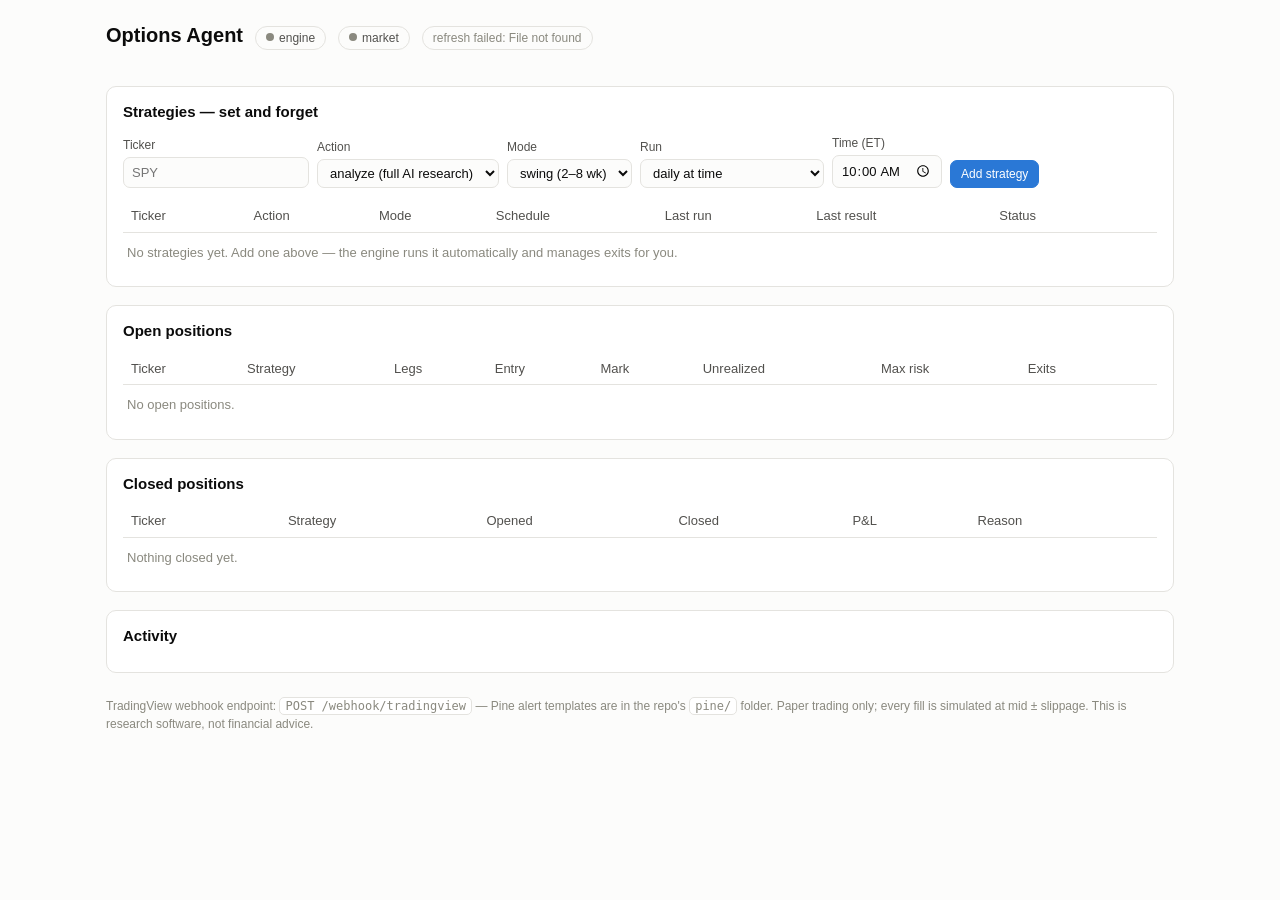
==== optionsagents/static/index.html @ 64f67a71 "Add web GUI with set-and-forget strategy engine - optionsagents/engine.py: background StrategyEngine" ====
<!doctype html>
<html lang="en">
<head>
<meta charset="utf-8">
<meta name="viewport" content="width=device-width, initial-scale=1">
<title>Options Agent — Dashboard</title>
<style>
  :root {
    --surface: #fcfcfb;
    --card: #ffffff;
    --border: #e4e3df;
    --text-primary: #0b0b0b;
    --text-secondary: #52514e;
    --text-muted: #8a897f;
    --accent: #2a78d6;
    --good: #0ca30c;
    --critical: #d03b3b;
    --warning-bg: #fdf3dc;
    --warning-border: #eda100;
  }
  @media (prefers-color-scheme: dark) {
    :root {
      --surface: #1a1a19;
      --card: #232322;
      --border: #3a3936;
      --text-primary: #ffffff;
      --text-secondary: #c3c2b7;
      --text-muted: #8a897f;
      --accent: #3987e5;
      --good: #0ca30c;
      --critical: #d03b3b;
      --warning-bg: #33290f;
      --warning-border: #c98500;
    }
  }
  * { box-sizing: border-box; }
  body {
    margin: 0; background: var(--surface); color: var(--text-primary);
    font: 14px/1.5 -apple-system, "Segoe UI", Roboto, Helvetica, Arial, sans-serif;
  }
  .wrap { max-width: 1100px; margin: 0 auto; padding: 20px 16px 60px; }
  header { display: flex; flex-wrap: wrap; align-items: baseline; gap: 12px; margin-bottom: 18px; }
  h1 { font-size: 20px; margin: 0; }
  h2 { font-size: 15px; margin: 0 0 10px; }
  .pill {
    font-size: 12px; padding: 2px 10px; border-radius: 999px;
    border: 1px solid var(--border); color: var(--text-secondary);
  }
  .pill .dot { display: inline-block; width: 8px; height: 8px; border-radius: 50%;
    margin-right: 5px; background: var(--text-muted); vertical-align: 1px; }
  .pill.on .dot { background: var(--good); }
  .banner {
    background: var(--warning-bg); border: 1px solid var(--warning-border);
    border-radius: 8px; padding: 8px 12px; margin-bottom: 14px; font-size: 13px;
    color: var(--text-primary); display: none;
  }
  .tiles { display: grid; grid-template-columns: repeat(auto-fit, minmax(150px, 1fr));
    gap: 10px; margin-bottom: 18px; }
  .tile { background: var(--card); border: 1px solid var(--border); border-radius: 10px;
    padding: 12px 14px; }
  .tile .label { font-size: 12px; color: var(--text-secondary); }
  .tile .value { font-size: 22px; font-weight: 600; font-variant-numeric: tabular-nums; }
  .tile .sub { font-size: 12px; color: var(--text-muted); }
  .pnl-pos { color: var(--good); }
  .pnl-neg { color: var(--critical); }
  .card { background: var(--card); border: 1px solid var(--border); border-radius: 10px;
    padding: 14px 16px; margin-bottom: 18px; }
  table { width: 100%; border-collapse: collapse; font-size: 13px; }
  .tablewrap { overflow-x: auto; }
  th { text-align: left; color: var(--text-secondary); font-weight: 500;
    border-bottom: 1px solid var(--border); padding: 6px 8px; white-space: nowrap; }
  td { padding: 7px 8px; border-bottom: 1px solid var(--border);
    font-variant-numeric: tabular-nums; vertical-align: top; }
  tr:last-child td { border-bottom: none; }
  .muted { color: var(--text-muted); }
  .small { font-size: 12px; }
  button {
    font: inherit; font-size: 12px; padding: 4px 10px; border-radius: 7px;
    border: 1px solid var(--border); background: var(--card); color: var(--text-primary);
    cursor: pointer;
  }
  button:hover { border-color: var(--accent); }
  button.primary { background: var(--accent); border-color: var(--accent); color: #fff; }
  button.danger:hover { border-color: var(--critical); color: var(--critical); }
  form.addstrat { display: flex; flex-wrap: wrap; gap: 8px; align-items: flex-end;
    margin-bottom: 12px; }
  form.addstrat label { display: flex; flex-direction: column; gap: 3px;
    font-size: 12px; color: var(--text-secondary); }
  input, select {
    font: inherit; font-size: 13px; padding: 5px 8px; border-radius: 7px;
    border: 1px solid var(--border); background: var(--surface); color: var(--text-primary);
    min-width: 90px;
  }
  input[type=time] { min-width: 110px; }
  .feed { max-height: 340px; overflow-y: auto; }
  .feed .ev { padding: 6px 4px; border-bottom: 1px solid var(--border);
    display: flex; gap: 10px; font-size: 13px; }
  .feed .ev:last-child { border-bottom: none; }
  .feed time { color: var(--text-muted); white-space: nowrap; font-size: 12px; }
  .kind { font-size: 11px; padding: 1px 7px; border-radius: 999px;
    border: 1px solid var(--border); color: var(--text-secondary);
    align-self: flex-start; white-space: nowrap; }
  .kind.exit { border-color: var(--good); }
  .kind.error { border-color: var(--critical); color: var(--critical); }
  footer { color: var(--text-muted); font-size: 12px; margin-top: 24px; }
  code { background: var(--card); border: 1px solid var(--border); border-radius: 5px;
    padding: 1px 5px; font-size: 12px; }
  .empty { color: var(--text-muted); padding: 10px 4px; font-size: 13px; }
</style>
</head>
<body>
<div class="wrap">
  <header>
    <h1>Options Agent</h1>
    <span class="pill" id="pill-engine"><span class="dot"></span>engine</span>
    <span class="pill" id="pill-market"><span class="dot"></span>market</span>
    <span class="pill muted" id="pill-updated"></span>
  </header>

  <div class="banner" id="secret-banner">
    &#9888;&#65039; <strong>Webhook secret not set.</strong> TradingView alerts will be
    rejected until you set <code>TRADINGVIEW_WEBHOOK_SECRET</code> and restart the server.
    Scheduled strategies below still work.
  </div>

  <div class="tiles" id="tiles"></div>

  <div class="card">
    <h2>Strategies — set and forget</h2>
    <form class="addstrat" id="add-form">
      <label>Ticker
        <input name="ticker" placeholder="SPY" required maxlength="12" style="text-transform:uppercase">
      </label>
      <label>Action
        <select name="signal">
          <option value="analyze">analyze (full AI research)</option>
          <option value="buy">buy (bullish, fast)</option>
          <option value="sell">sell (bearish, fast)</option>
        </select>
      </label>
      <label>Mode
        <select name="mode">
          <option value="swing">swing (2–8 wk)</option>
          <option value="day">day (0–5 DTE)</option>
        </select>
      </label>
      <label>Run
        <select name="trigger" id="trigger-select">
          <option value="daily">daily at time</option>
          <option value="interval">every N minutes</option>
          <option value="webhook">on TradingView alert only</option>
        </select>
      </label>
      <label id="lbl-time">Time (ET)
        <input name="run_time" type="time" value="10:00">
      </label>
      <label id="lbl-interval" style="display:none">Minutes
        <input name="interval_minutes" type="number" value="60" min="5" max="390">
      </label>
      <button class="primary" type="submit">Add strategy</button>
    </form>
    <div class="tablewrap"><table id="strat-table">
      <thead><tr>
        <th>Ticker</th><th>Action</th><th>Mode</th><th>Schedule</th>
        <th>Last run</th><th>Last result</th><th>Status</th><th></th>
      </tr></thead>
      <tbody></tbody>
    </table></div>
    <div class="empty" id="strat-empty">No strategies yet. Add one above — the engine
      runs it automatically and manages exits for you.</div>
  </div>

  <div class="card">
    <h2>Open positions</h2>
    <div class="tablewrap"><table id="open-table">
      <thead><tr>
        <th>Ticker</th><th>Strategy</th><th>Legs</th><th>Entry</th>
        <th>Mark</th><th>Unrealized</th><th>Max risk</th><th>Exits</th><th></th>
      </tr></thead>
      <tbody></tbody>
    </table></div>
    <div class="empty" id="open-empty">No open positions.</div>
  </div>

  <div class="card">
    <h2>Closed positions</h2>
    <div class="tablewrap"><table id="closed-table">
      <thead><tr>
        <th>Ticker</th><th>Strategy</th><th>Opened</th><th>Closed</th>
        <th>P&amp;L</th><th>Reason</th>
      </tr></thead>
      <tbody></tbody>
    </table></div>
    <div class="empty" id="closed-empty">Nothing closed yet.</div>
  </div>

  <div class="card">
    <h2>Activity</h2>
    <div class="feed" id="feed"></div>
  </div>

  <footer>
    TradingView webhook endpoint: <code>POST /webhook/tradingview</code> — Pine alert
    templates are in the repo's <code>pine/</code> folder. Paper trading only; every
    fill is simulated at mid &plusmn; slippage. This is research software, not
    financial advice.
  </footer>
</div>

<script>
const $ = (s) => document.querySelector(s);
const fmtUsd = (v) => (v == null) ? "–" :
  (v < 0 ? "−$" : "$") + Math.abs(v).toLocaleString(undefined, {maximumFractionDigits: 2});
const pnlSpan = (v) => {
  if (v == null) return '<span class="muted">–</span>';
  const cls = v > 0 ? "pnl-pos" : (v < 0 ? "pnl-neg" : "muted");
  const sign = v > 0 ? "+" : (v < 0 ? "−" : "");
  return `<span class="${cls}">${sign}$${Math.abs(v).toLocaleString(undefined,{maximumFractionDigits:2})}</span>`;
};
const esc = (s) => String(s ?? "").replace(/[&<>"]/g,
  (c) => ({"&":"&amp;","<":"&lt;",">":"&gt;",'"':"&quot;"}[c]));
const legStr = (legs) => legs.map((l) =>
  `${l.action === "buy" ? "+" : "−"}${l.contracts} ${l.expiry} ${l.strike} ${l.right.toUpperCase()[0]}`
).join("<br>");

async function api(path, opts) {
  const res = await fetch(path, opts);
  if (!res.ok) {
    let msg = res.statusText;
    try { msg = (await res.json()).detail || msg; } catch {}
    throw new Error(typeof msg === "string" ? msg : JSON.stringify(msg));
  }
  return res.json();
}

function renderTiles(acct) {
  const winRateOf = window._closed || [];
  const wins = winRateOf.filter((p) => (p.realized_pnl ?? 0) > 0).length;
  const winRate = winRateOf.length ? Math.round(100 * wins / winRateOf.length) + "%" : "–";
  $("#tiles").innerHTML = `
    <div class="tile"><div class="label">Equity</div>
      <div class="value">${fmtUsd(acct.equity)}</div>
      <div class="sub">started at ${fmtUsd(acct.starting_cash)}</div></div>
    <div class="tile"><div class="label">Cash</div>
      <div class="value">${fmtUsd(acct.cash)}</div></div>
    <div class="tile"><div class="label">Unrealized P&amp;L</div>
      <div class="value">${pnlSpan(acct.unrealized_pnl)}</div>
      <div class="sub">${acct.open_positions} open</div></div>
    <div class="tile"><div class="label">Realized P&amp;L</div>
      <div class="value">${pnlSpan(acct.realized_pnl)}</div>
      <div class="sub">${acct.closed_positions} closed &middot; win rate ${winRate}</div></div>`;
}

function renderStrategies(engine) {
  const tbody = $("#strat-table tbody");
  const strats = engine.strategies || [];
  $("#strat-empty").style.display = strats.length ? "none" : "block";
  tbody.innerHTML = strats.map((s) => `
    <tr>
      <td><strong>${esc(s.ticker)}</strong></td>
      <td>${esc(s.signal)}</td>
      <td>${esc(s.mode)}</td>
      <td class="small">${esc(s.schedule)}</td>
      <td class="small muted">${s.last_run ? esc(s.last_run.slice(0, 16).replace("T", " ")) : "never"}</td>
      <td class="small">${esc(s.last_result || "–")}</td>
      <td class="small">${s.running ? "&#9203; running" : (s.enabled ? "active" : '<span class="muted">paused</span>')}</td>
      <td style="white-space:nowrap">
        <button onclick="runNow('${s.id}')" ${s.running ? "disabled" : ""}>Run now</button>
        <button onclick="toggleStrat('${s.id}')">${s.enabled ? "Pause" : "Resume"}</button>
        <button class="danger" onclick="delStrat('${s.id}')">Delete</button>
      </td>
    </tr>`).join("");
}

function renderPositions(positions) {
  const open = positions.filter((p) => p.status === "open");
  const closed = positions.filter((p) => p.status === "closed").reverse();
  window._closed = closed;

  $("#open-empty").style.display = open.length ? "none" : "block";
  $("#open-table tbody").innerHTML = open.map((p) => `
    <tr>
      <td><strong>${esc(p.underlying)}</strong><br><span class="small muted">${esc(p.mode)}</span></td>
      <td>${esc(p.strategy)}</td>
      <td class="small">${legStr(p.legs)}</td>
      <td>${esc(p.price_type)} $${p.entry_net.toFixed(2)}</td>
      <td>${p.last_mark != null ? "$" + p.last_mark.toFixed(2) : '<span class="muted">–</span>'}</td>
      <td>${pnlSpan(p.unrealized_pnl)}</td>
      <td>${fmtUsd(p.max_risk)}</td>
      <td class="small muted">+${p.profit_target_pct}% / −${p.stop_loss_pct}%</td>
      <td><button class="danger" onclick="closePos('${p.id}')">Close</button></td>
    </tr>`).join("");

  $("#closed-empty").style.display = closed.length ? "none" : "block";
  $("#closed-table tbody").innerHTML = closed.map((p) => `
    <tr>
      <td><strong>${esc(p.underlying)}</strong></td>
      <td>${esc(p.strategy)}</td>
      <td class="small muted">${esc((p.opened_at || "").slice(0, 16).replace("T", " "))}</td>
      <td class="small muted">${esc((p.closed_at || "").slice(0, 16).replace("T", " "))}</td>
      <td>${pnlSpan(p.realized_pnl)}</td>
      <td class="small">${esc(p.exit_reason || "")}</td>
    </tr>`).join("");
}

function renderFeed(engine, journal) {
  const events = (engine.events || []).map((e) => ({
    time: e.time, kind: e.kind, msg: e.message,
  }));
  const jEvents = (journal || []).map((j) => {
    const { time, event, ...rest } = j;
    const detail = Object.entries(rest)
      .map(([k, v]) => `${k}=${Array.isArray(v) ? v.join(" | ") : v}`).join(", ");
    return { time: (time || "").replace("T", " ").replace("Z", " UTC"),
             kind: event, msg: detail };
  });
  const all = events.concat(jEvents).slice(0, 80);
  $("#feed").innerHTML = all.length ? all.map((e) => `
    <div class="ev">
      <time>${esc(e.time)}</time>
      <span class="kind ${esc(e.kind)}">${esc(e.kind)}</span>
      <span>${esc(e.msg)}</span>
    </div>`).join("") : '<div class="empty">Nothing yet — add a strategy or fire a TradingView alert.</div>';
}

async function refresh() {
  try {
    const s = await api("/api/state");
    renderPositions(s.positions);       // before tiles: win rate uses closed list
    renderTiles(s.account);
    renderStrategies(s.engine);
    renderFeed(s.engine, s.journal);
    $("#pill-engine").classList.toggle("on", s.engine.running);
    $("#pill-engine").innerHTML = `<span class="dot"></span>engine ${s.engine.running ? "running" : "stopped"}`;
    $("#pill-market").classList.toggle("on", s.engine.market_open);
    $("#pill-market").innerHTML = `<span class="dot"></span>market ${s.engine.market_open ? "open" : "closed"}`;
    $("#pill-updated").textContent = "updated " + new Date().toLocaleTimeString();
    $("#secret-banner").style.display = s.webhook_secret_set ? "none" : "block";
  } catch (e) {
    $("#pill-updated").textContent = "refresh failed: " + e.message;
  }
}

window.runNow = async (id) => { try { await api(`/api/strategies/${id}/run`, {method: "POST"}); refresh(); } catch (e) { alert(e.message); } };
window.toggleStrat = async (id) => { try { await api(`/api/strategies/${id}/toggle`, {method: "POST"}); refresh(); } catch (e) { alert(e.message); } };
window.delStrat = async (id) => {
  if (!confirm("Delete this strategy? Open positions are kept.")) return;
  try { await api(`/api/strategies/${id}`, {method: "DELETE"}); refresh(); } catch (e) { alert(e.message); }
};
window.closePos = async (id) => {
  if (!confirm("Close this position at the current mid?")) return;
  try { const r = await api(`/positions/${id}/close`, {method: "POST"});
        alert(`Closed. P&L: ${fmtUsd(r.pnl)}`); refresh(); } catch (e) { alert(e.message); }
};

$("#trigger-select").addEventListener("change", (e) => {
  $("#lbl-time").style.display = e.target.value === "daily" ? "" : "none";
  $("#lbl-interval").style.display = e.target.value === "interval" ? "" : "none";
});

$("#add-form").addEventListener("submit", async (e) => {
  e.preventDefault();
  const f = new FormData(e.target);
  const body = {
    ticker: f.get("ticker").trim().toUpperCase(),
    signal: f.get("signal"),
    mode: f.get("mode"),
    trigger: f.get("trigger"),
    run_time: f.get("run_time") || "10:00",
    interval_minutes: parseInt(f.get("interval_minutes") || "60", 10),
  };
  try {
    await api("/api/strategies", {
      method: "POST",
      headers: {"Content-Type": "application/json"},
      body: JSON.stringify(body),
    });
    e.target.reset();
    refresh();
  } catch (err) { alert(err.message); }
});

refresh();
setInterval(refresh, 5000);
</script>
</body>
</html>
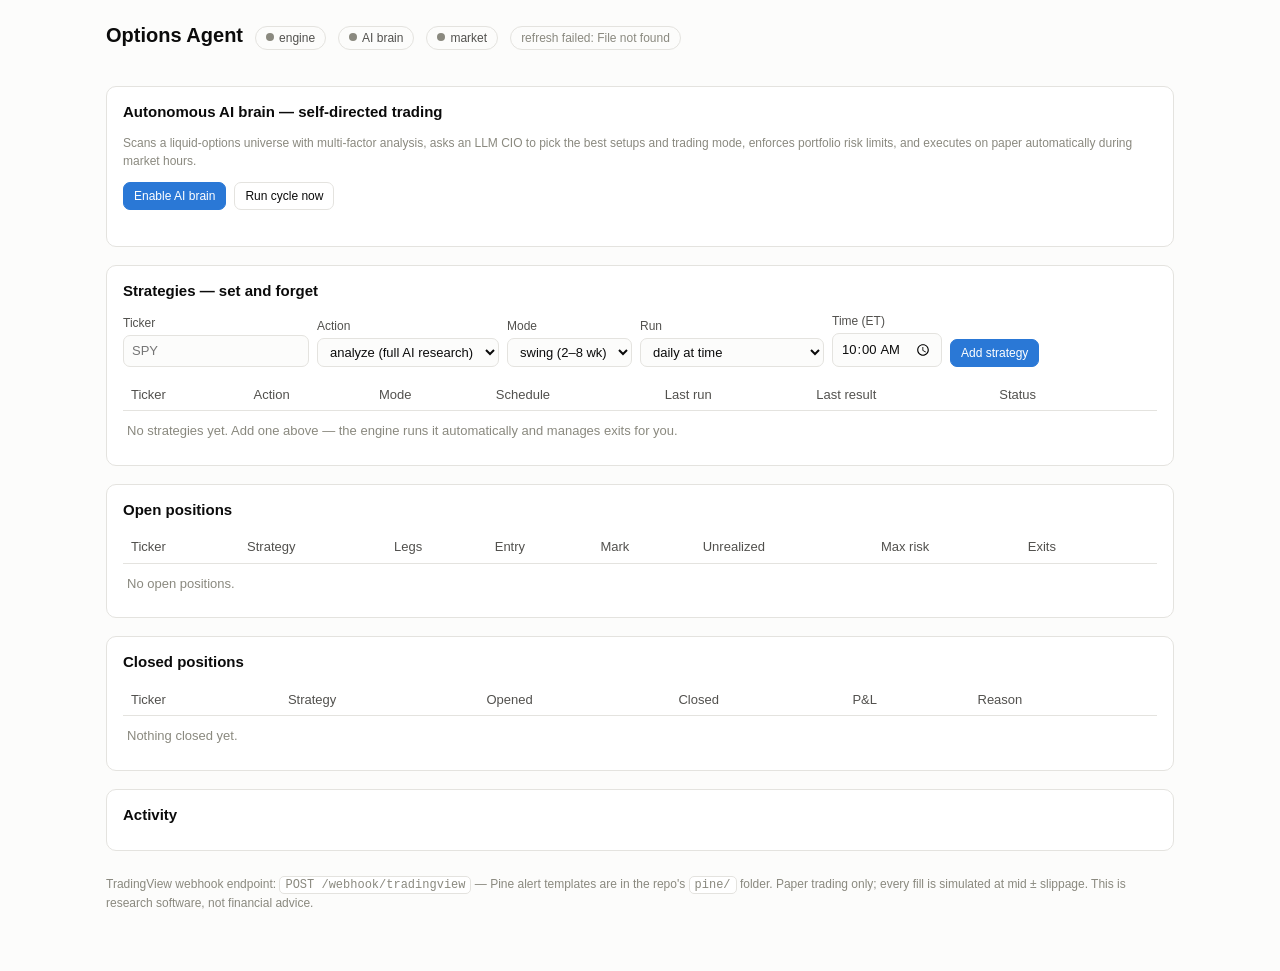
==== commit bca9e6e2: "Add autonomous AI trading brain for self-directed stock picking Introduces a fully self-sufficient a" ====
--- a/optionsagents/static/index.html
+++ b/optionsagents/static/index.html
@@ -113,6 +113,7 @@
   <header>
     <h1>Options Agent</h1>
     <span class="pill" id="pill-engine"><span class="dot"></span>engine</span>
+    <span class="pill" id="pill-autonomous"><span class="dot"></span>AI brain</span>
     <span class="pill" id="pill-market"><span class="dot"></span>market</span>
     <span class="pill muted" id="pill-updated"></span>
   </header>
@@ -124,6 +125,22 @@
   </div>
 
   <div class="tiles" id="tiles"></div>
+
+  <div class="card" id="autonomous-card">
+    <h2>Autonomous AI brain — self-directed trading</h2>
+    <p class="small muted" style="margin-top:0">
+      Scans a liquid-options universe with multi-factor analysis, asks an LLM CIO to
+      pick the best setups and trading mode, enforces portfolio risk limits, and executes
+      on paper automatically during market hours.
+    </p>
+    <div style="display:flex; flex-wrap:wrap; gap:8px; margin-bottom:12px">
+      <button class="primary" id="btn-auto-toggle">Enable AI brain</button>
+      <button id="btn-auto-run">Run cycle now</button>
+    </div>
+    <div class="tiles" id="auto-tiles" style="margin-bottom:10px"></div>
+    <div class="small" id="auto-status" class="muted"></div>
+    <div class="feed" id="auto-feed" style="max-height:200px; margin-top:10px"></div>
+  </div>
 
   <div class="card">
     <h2>Strategies — set and forget</h2>
@@ -303,9 +320,60 @@
     </tr>`).join("");
 }
 
-function renderFeed(engine, journal) {
+function renderAutonomous(auto) {
+  if (!auto) return;
+  const enabled = auto.enabled;
+  $("#pill-autonomous").classList.toggle("on", enabled);
+  $("#pill-autonomous").innerHTML = `<span class="dot"></span>AI brain ${enabled ? "on" : "off"}`;
+  $("#btn-auto-toggle").textContent = enabled ? "Pause AI brain" : "Enable AI brain";
+  $("#btn-auto-toggle").classList.toggle("primary", !enabled);
+
+  const risk = auto.risk || {};
+  const cfg = auto.config || {};
+  $("#auto-tiles").innerHTML = `
+    <div class="tile"><div class="label">Universe</div>
+      <div class="value">${cfg.universe_size ?? "–"}</div>
+      <div class="sub">scans top ${cfg.scan_top_n ?? "–"}</div></div>
+    <div class="tile"><div class="label">Cycle</div>
+      <div class="value">${cfg.cycle_interval_minutes ?? "–"}m</div>
+      <div class="sub">${auto.due ? "due now" : (auto.cycle_running ? "running…" : "waiting")}</div></div>
+    <div class="tile"><div class="label">Daily loss room</div>
+      <div class="value">${fmtUsd(risk.daily_loss_remaining)}</div>
+      <div class="sub">cap ${fmtUsd(risk.max_daily_loss)}</div></div>
+    <div class="tile"><div class="label">Open risk</div>
+      <div class="value">${fmtUsd(risk.total_open_risk)}</div>
+      <div class="sub">cap ${fmtUsd(risk.max_total_open_risk)}</div></div>`;
+
+  const last = auto.last_result;
+  let status = auto.last_cycle
+    ? `Last cycle: ${esc(auto.last_cycle.slice(0, 16).replace("T", " "))}`
+    : "No cycles yet.";
+  if (last) {
+    status += ` — scanned ${last.candidates_scanned}, opened ${last.trades_opened}.`;
+    if (last.decision && last.decision.reasoning) {
+      status += ` ${esc(last.decision.reasoning)}`;
+    }
+  }
+  if (risk.kill_switch_active) {
+    status = `<span class="pnl-neg">Kill switch active — daily loss limit hit. AI brain paused trading.</span>`;
+  }
+  $("#auto-status").innerHTML = status;
+
+  const events = auto.events || [];
+  $("#auto-feed").innerHTML = events.length ? events.map((e) => `
+    <div class="ev">
+      <time>${esc(e.time)}</time>
+      <span class="kind ${esc(e.kind)}">${esc(e.kind)}</span>
+      <span>${esc(e.message)}</span>
+    </div>`).join("") : '<div class="empty">Autonomous brain idle — enable it to start scanning and trading.</div>';
+}
+
+function renderFeed(engine, journal, autonomous) {
   const events = (engine.events || []).map((e) => ({
     time: e.time, kind: e.kind, msg: e.message,
+  }));
+  const autoEvents = (autonomous && autonomous.events || []).map((e) => ({
+    time: e.time, kind: "auto:" + e.kind, msg: e.message,
   }));
   const jEvents = (journal || []).map((j) => {
     const { time, event, ...rest } = j;
@@ -314,7 +382,7 @@
     return { time: (time || "").replace("T", " ").replace("Z", " UTC"),
              kind: event, msg: detail };
   });
-  const all = events.concat(jEvents).slice(0, 80);
+  const all = events.concat(autoEvents).concat(jEvents).slice(0, 80);
   $("#feed").innerHTML = all.length ? all.map((e) => `
     <div class="ev">
       <time>${esc(e.time)}</time>
@@ -329,7 +397,8 @@
     renderPositions(s.positions);       // before tiles: win rate uses closed list
     renderTiles(s.account);
     renderStrategies(s.engine);
-    renderFeed(s.engine, s.journal);
+    renderAutonomous(s.autonomous);
+    renderFeed(s.engine, s.journal, s.autonomous);
     $("#pill-engine").classList.toggle("on", s.engine.running);
     $("#pill-engine").innerHTML = `<span class="dot"></span>engine ${s.engine.running ? "running" : "stopped"}`;
     $("#pill-market").classList.toggle("on", s.engine.market_open);
@@ -352,6 +421,15 @@
   try { const r = await api(`/positions/${id}/close`, {method: "POST"});
         alert(`Closed. P&L: ${fmtUsd(r.pnl)}`); refresh(); } catch (e) { alert(e.message); }
 };
+
+$("#btn-auto-toggle").addEventListener("click", async () => {
+  try { await api("/api/autonomous/toggle", {method: "POST"}); refresh(); }
+  catch (e) { alert(e.message); }
+});
+$("#btn-auto-run").addEventListener("click", async () => {
+  try { await api("/api/autonomous/run", {method: "POST"}); refresh(); }
+  catch (e) { alert(e.message); }
+});
 
 $("#trigger-select").addEventListener("change", (e) => {
   $("#lbl-time").style.display = e.target.value === "daily" ? "" : "none";
